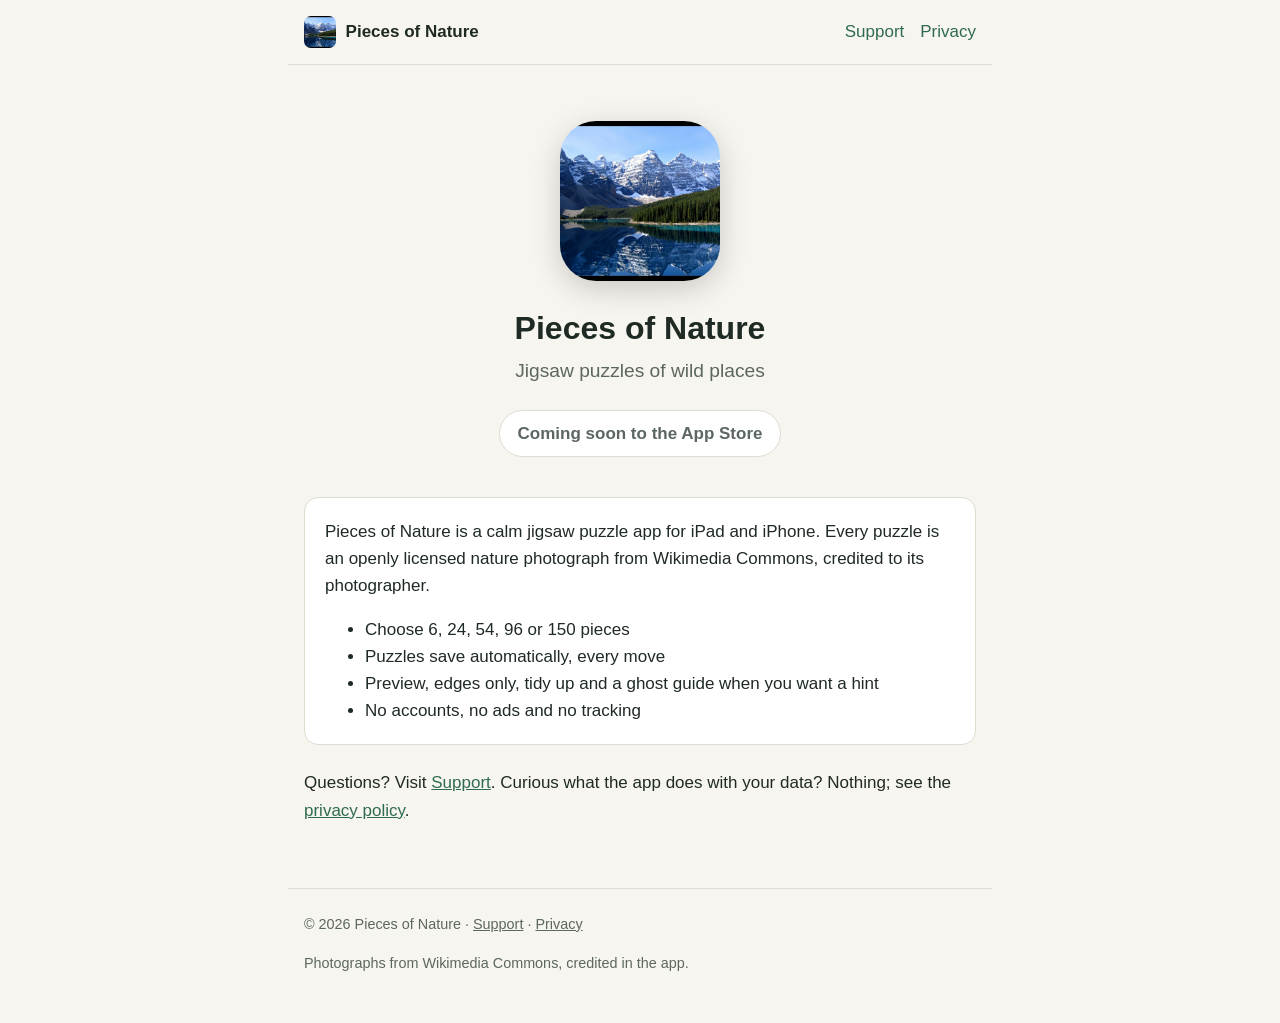
==== index.html @ 9aead94d "Publish home, support, privacy and 404 pages" ====
<!doctype html>
<html lang="en">
<head>
<meta charset="utf-8">
<meta name="viewport" content="width=device-width, initial-scale=1">
<title>Pieces of Nature: jigsaw puzzles of wild places</title>
<meta name="description" content="Pieces of Nature is a jigsaw puzzle app for iPad and iPhone with openly licensed nature photographs.">
<meta name="referrer" content="no-referrer">
<link rel="icon" type="image/png" href="/favicon.png">
<link rel="apple-touch-icon" href="/apple-touch-icon.png">
<link rel="stylesheet" href="/assets/site.css">
</head>
<body>
<header class="site">
  <a class="brand" href="/"><img src="/favicon.png" alt="" width="32" height="32">Pieces of Nature</a>
  <nav>
    <a href="/support/">Support</a>
    <a href="/privacy/">Privacy</a>
  </nav>
</header>
<main>
<section class="hero">
  <img src="/assets/icon.png" alt="Pieces of Nature app icon" width="160" height="160">
  <h1>Pieces of Nature</h1>
  <p class="lead">Jigsaw puzzles of wild places</p>
  <span class="badge">Coming soon to the App Store</span>
</section>
<div class="card">
  <p>Pieces of Nature is a calm jigsaw puzzle app for iPad and iPhone. Every puzzle is an openly licensed nature photograph from Wikimedia Commons, credited to its photographer.</p>
  <ul>
    <li>Choose 6, 24, 54, 96 or 150 pieces</li>
    <li>Puzzles save automatically, every move</li>
    <li>Preview, edges only, tidy up and a ghost guide when you want a hint</li>
    <li>No accounts, no ads and no tracking</li>
  </ul>
</div>
<p>Questions? Visit <a href="/support/">Support</a>. Curious what the app does with your data? Nothing; see the <a href="/privacy/">privacy policy</a>.</p>
</main>
<footer class="site">
  <p>© 2026 Pieces of Nature · <a href="/support/">Support</a> · <a href="/privacy/">Privacy</a></p>
  <p>Photographs from Wikimedia Commons, credited in the app.</p>
</footer>
</body>
</html>
---- assets/site.css ----
:root {
  color-scheme: light dark;
  --bg: #f7f5ef;
  --surface: #ffffff;
  --text: #1f2a24;
  --muted: #5b6760;
  --accent: #2f6b4f;
  --border: #dfdbd0;
}
@media (prefers-color-scheme: dark) {
  :root {
    --bg: #121714;
    --surface: #1b221e;
    --text: #e8ece8;
    --muted: #a3ada6;
    --accent: #8cc9a8;
    --border: #2c3530;
  }
}
* { box-sizing: border-box; }
html { -webkit-text-size-adjust: 100%; }
body {
  margin: 0;
  background: var(--bg);
  color: var(--text);
  font: 17px/1.6 -apple-system, BlinkMacSystemFont, "Segoe UI", Roboto, "Helvetica Neue", Arial, sans-serif;
}
a { color: var(--accent); }
header.site, main, footer.site {
  max-width: 44rem;
  margin: 0 auto;
  padding: 0 1rem;
}
header.site {
  display: flex;
  align-items: center;
  justify-content: space-between;
  flex-wrap: wrap;
  gap: .5rem 1rem;
  padding-top: 1rem;
  padding-bottom: 1rem;
  border-bottom: 1px solid var(--border);
}
header.site .brand {
  display: flex;
  align-items: center;
  gap: .6rem;
  color: var(--text);
  text-decoration: none;
  font-weight: 600;
}
header.site .brand img { width: 32px; height: 32px; border-radius: 7px; }
header.site nav { display: flex; gap: 1rem; }
header.site nav a { text-decoration: none; }
header.site nav a[aria-current="page"] { color: var(--text); font-weight: 600; }
main { padding-top: 2rem; padding-bottom: 3rem; }
h1 { font-size: 2rem; line-height: 1.2; margin: 0 0 .5rem; }
h2 { font-size: 1.25rem; margin: 2rem 0 .5rem; }
p, ul { margin: 0 0 1rem; }
.lead { font-size: 1.2rem; color: var(--muted); }
.meta { color: var(--muted); font-size: .95rem; }
.hero { text-align: center; padding: 1.5rem 0 1rem; }
.hero img {
  width: 160px; height: 160px; border-radius: 36px;
  box-shadow: 0 8px 30px rgba(0,0,0,.18);
}
.hero h1 { margin-top: 1.25rem; }
.badge {
  display: inline-block;
  margin-top: .5rem;
  padding: .55rem 1.1rem;
  border: 1px solid var(--border);
  border-radius: 999px;
  background: var(--surface);
  color: var(--muted);
  font-weight: 600;
}
.card {
  background: var(--surface);
  border: 1px solid var(--border);
  border-radius: 14px;
  padding: 1.25rem 1.25rem .25rem;
  margin: 1.5rem 0;
}
dl dt { font-weight: 600; margin-top: 1.25rem; }
dl dd { margin: .25rem 0 0; }
footer.site {
  padding-top: 1.5rem;
  padding-bottom: 2rem;
  border-top: 1px solid var(--border);
  color: var(--muted);
  font-size: .9rem;
}
footer.site a { color: var(--muted); }
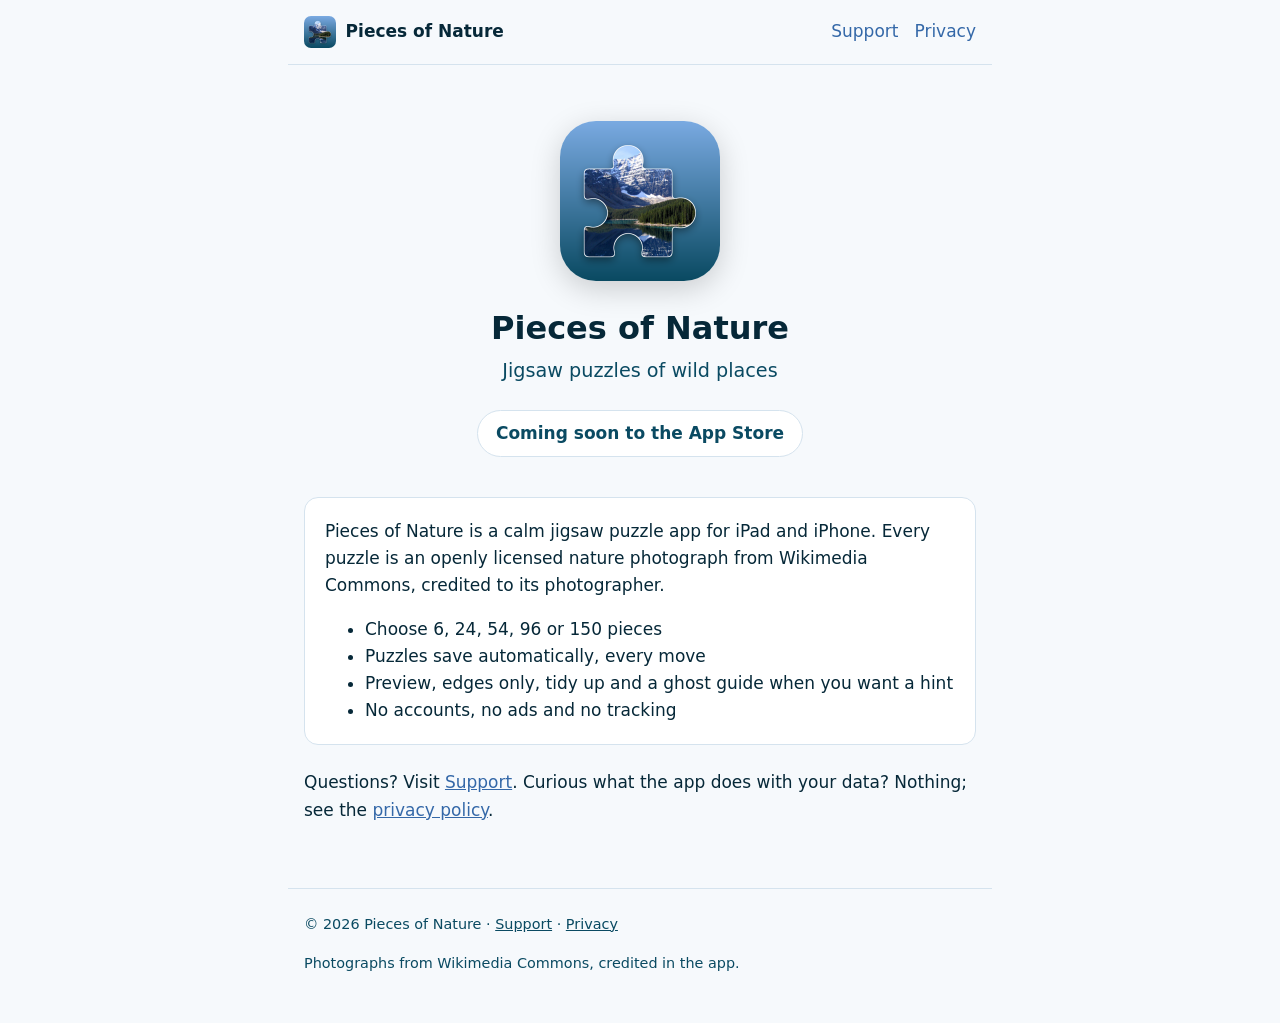
==== commit 8c6d8ce1: "Use the new puzzle-piece icon, brand colours and social preview image" ====
--- a/index.html
+++ b/index.html
@@ -6,6 +6,13 @@
 <title>Pieces of Nature: jigsaw puzzles of wild places</title>
 <meta name="description" content="Pieces of Nature is a jigsaw puzzle app for iPad and iPhone with openly licensed nature photographs.">
 <meta name="referrer" content="no-referrer">
+<meta property="og:title" content="Pieces of Nature">
+<meta property="og:description" content="Jigsaw puzzles of wild places.">
+<meta property="og:image" content="https://piecesofnature.github.io/assets/og-image.png">
+<meta property="og:type" content="website">
+<meta name="twitter:card" content="summary_large_image">
+<meta name="theme-color" content="#F6F9FC" media="(prefers-color-scheme: light)">
+<meta name="theme-color" content="#062838" media="(prefers-color-scheme: dark)">
 <link rel="icon" type="image/png" href="/favicon.png">
 <link rel="apple-touch-icon" href="/apple-touch-icon.png">
 <link rel="stylesheet" href="/assets/site.css">
--- a/assets/site.css
+++ b/assets/site.css
@@ -1,20 +1,20 @@
 :root {
   color-scheme: light dark;
-  --bg: #f7f5ef;
+  --bg: #F6F9FC;
   --surface: #ffffff;
-  --text: #1f2a24;
-  --muted: #5b6760;
-  --accent: #2f6b4f;
-  --border: #dfdbd0;
+  --text: #062838;
+  --muted: #0A4A62;
+  --accent: #3468A8;
+  --border: #d5e3ee;
 }
 @media (prefers-color-scheme: dark) {
   :root {
-    --bg: #121714;
-    --surface: #1b221e;
-    --text: #e8ece8;
-    --muted: #a3ada6;
-    --accent: #8cc9a8;
-    --border: #2c3530;
+    --bg: #062838;
+    --surface: #0A3448;
+    --text: #F6F9FC;
+    --muted: #C4DEF0;
+    --accent: #7AAAE2;
+    --border: #164a60;
   }
 }
 * { box-sizing: border-box; }
@@ -23,7 +23,7 @@
   margin: 0;
   background: var(--bg);
   color: var(--text);
-  font: 17px/1.6 -apple-system, BlinkMacSystemFont, "Segoe UI", Roboto, "Helvetica Neue", Arial, sans-serif;
+  font: 17px/1.6 -apple-system, BlinkMacSystemFont, "Segoe UI", Roboto, system-ui, sans-serif;
 }
 a { color: var(--accent); }
 header.site, main, footer.site {
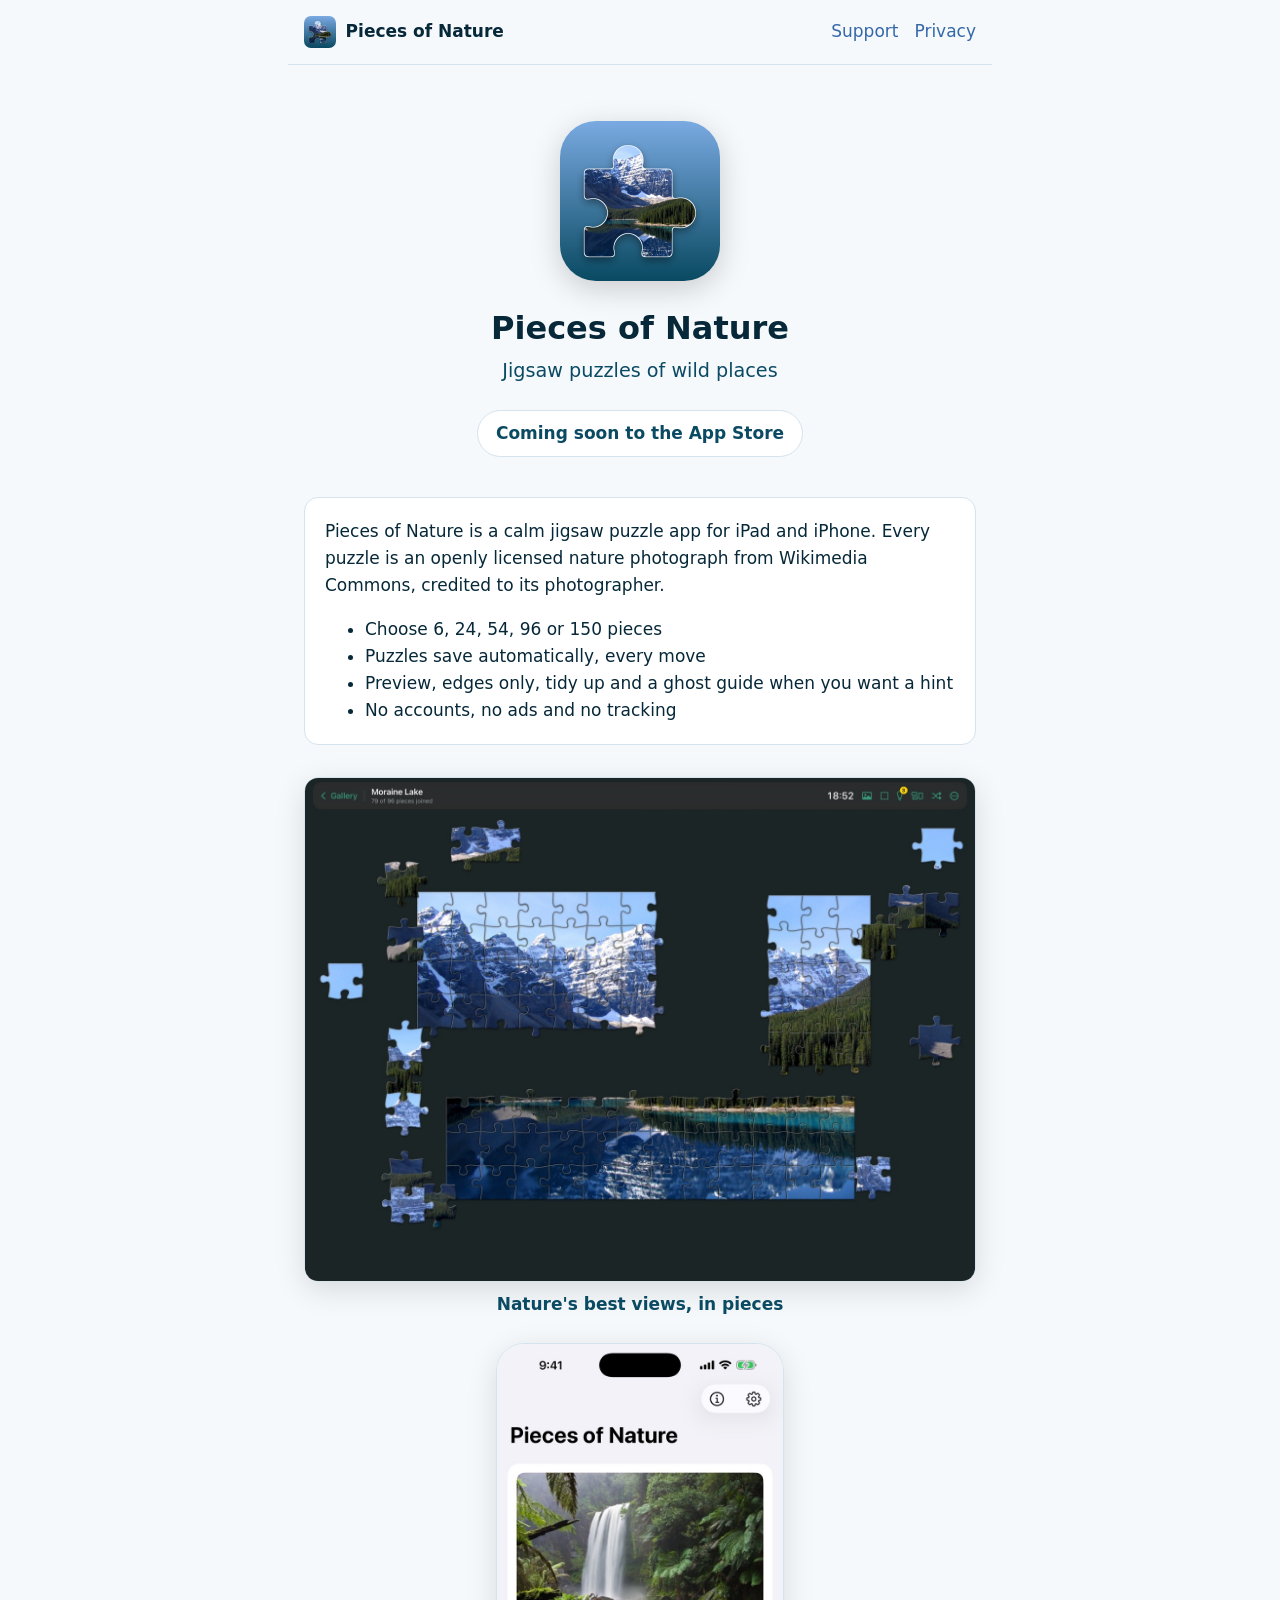
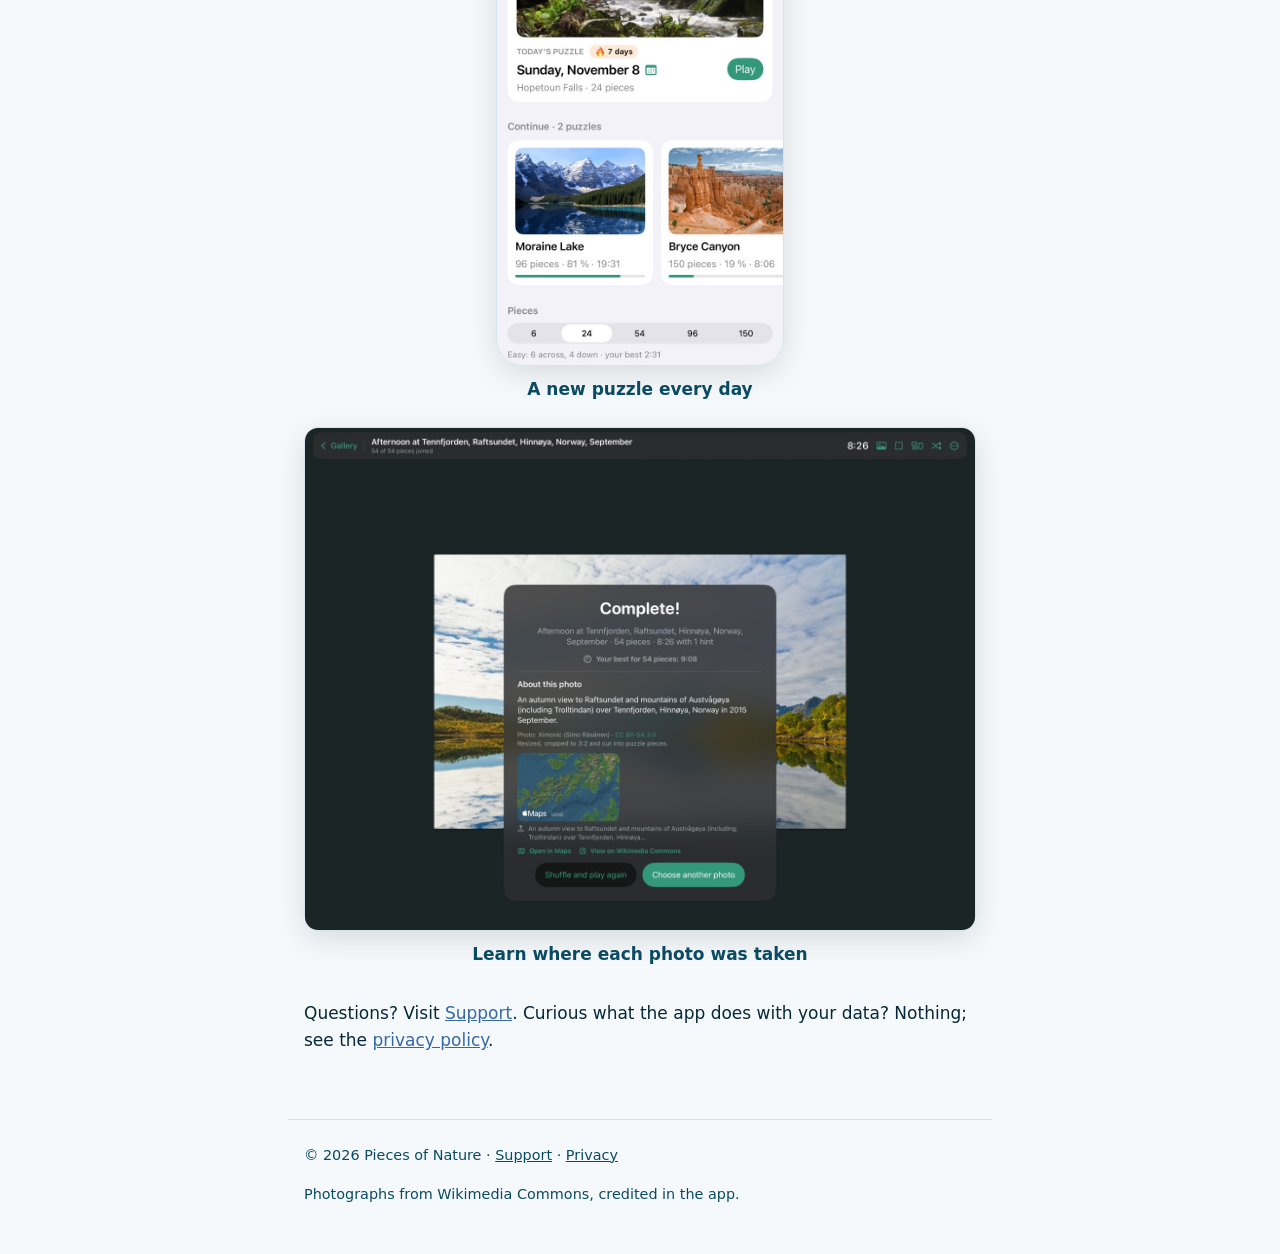
==== commit 833e09a5: "Add three app screenshots to the home page" ====
--- a/index.html
+++ b/index.html
@@ -8,7 +8,7 @@
 <meta name="referrer" content="no-referrer">
 <meta property="og:title" content="Pieces of Nature">
 <meta property="og:description" content="Jigsaw puzzles of wild places.">
-<meta property="og:image" content="https://piecesofnature.github.io/assets/og-image.png">
+<meta property="og:image" content="https://piecesofnature.app/assets/og-image.png">
 <meta property="og:type" content="website">
 <meta name="twitter:card" content="summary_large_image">
 <meta name="theme-color" content="#F6F9FC" media="(prefers-color-scheme: light)">
@@ -41,6 +41,20 @@
     <li>No accounts, no ads and no tracking</li>
   </ul>
 </div>
+<section class="shots" aria-label="Screenshots">
+  <figure class="wide">
+    <img src="/assets/screenshots/ipad-board.jpg" width="1376" height="1032" loading="lazy" alt="A Moraine Lake puzzle on iPad, about two-thirds done, with large joined clusters and loose pieces around the edges">
+    <figcaption>Nature's best views, in pieces</figcaption>
+  </figure>
+  <figure class="phone">
+    <img src="/assets/screenshots/iphone-daily.jpg" width="660" height="1434" loading="lazy" alt="The gallery on iPhone with today's puzzle, a 7-day streak and two puzzles in progress">
+    <figcaption>A new puzzle every day</figcaption>
+  </figure>
+  <figure class="wide">
+    <img src="/assets/screenshots/ipad-photo-story.jpg" width="1376" height="1032" loading="lazy" alt="A finished puzzle of Tennfjorden in Norway with the photo's story, credit and map">
+    <figcaption>Learn where each photo was taken</figcaption>
+  </figure>
+</section>
 <p>Questions? Visit <a href="/support/">Support</a>. Curious what the app does with your data? Nothing; see the <a href="/privacy/">privacy policy</a>.</p>
 </main>
 <footer class="site">
--- a/assets/site.css
+++ b/assets/site.css
@@ -84,6 +84,15 @@
 }
 dl dt { font-weight: 600; margin-top: 1.25rem; }
 dl dd { margin: .25rem 0 0; }
+.shots { display: grid; gap: 1.5rem; margin: 2rem 0; }
+.shots figure { margin: 0; text-align: center; }
+.shots img {
+  display: block; width: 100%; height: auto;
+  border-radius: 14px; border: 1px solid var(--border);
+  box-shadow: 0 8px 30px rgba(0,0,0,.12);
+}
+.shots figure.phone img { max-width: 18rem; margin: 0 auto; border-radius: 28px; }
+.shots figcaption { margin-top: .6rem; color: var(--muted); font-weight: 600; }
 footer.site {
   padding-top: 1.5rem;
   padding-bottom: 2rem;
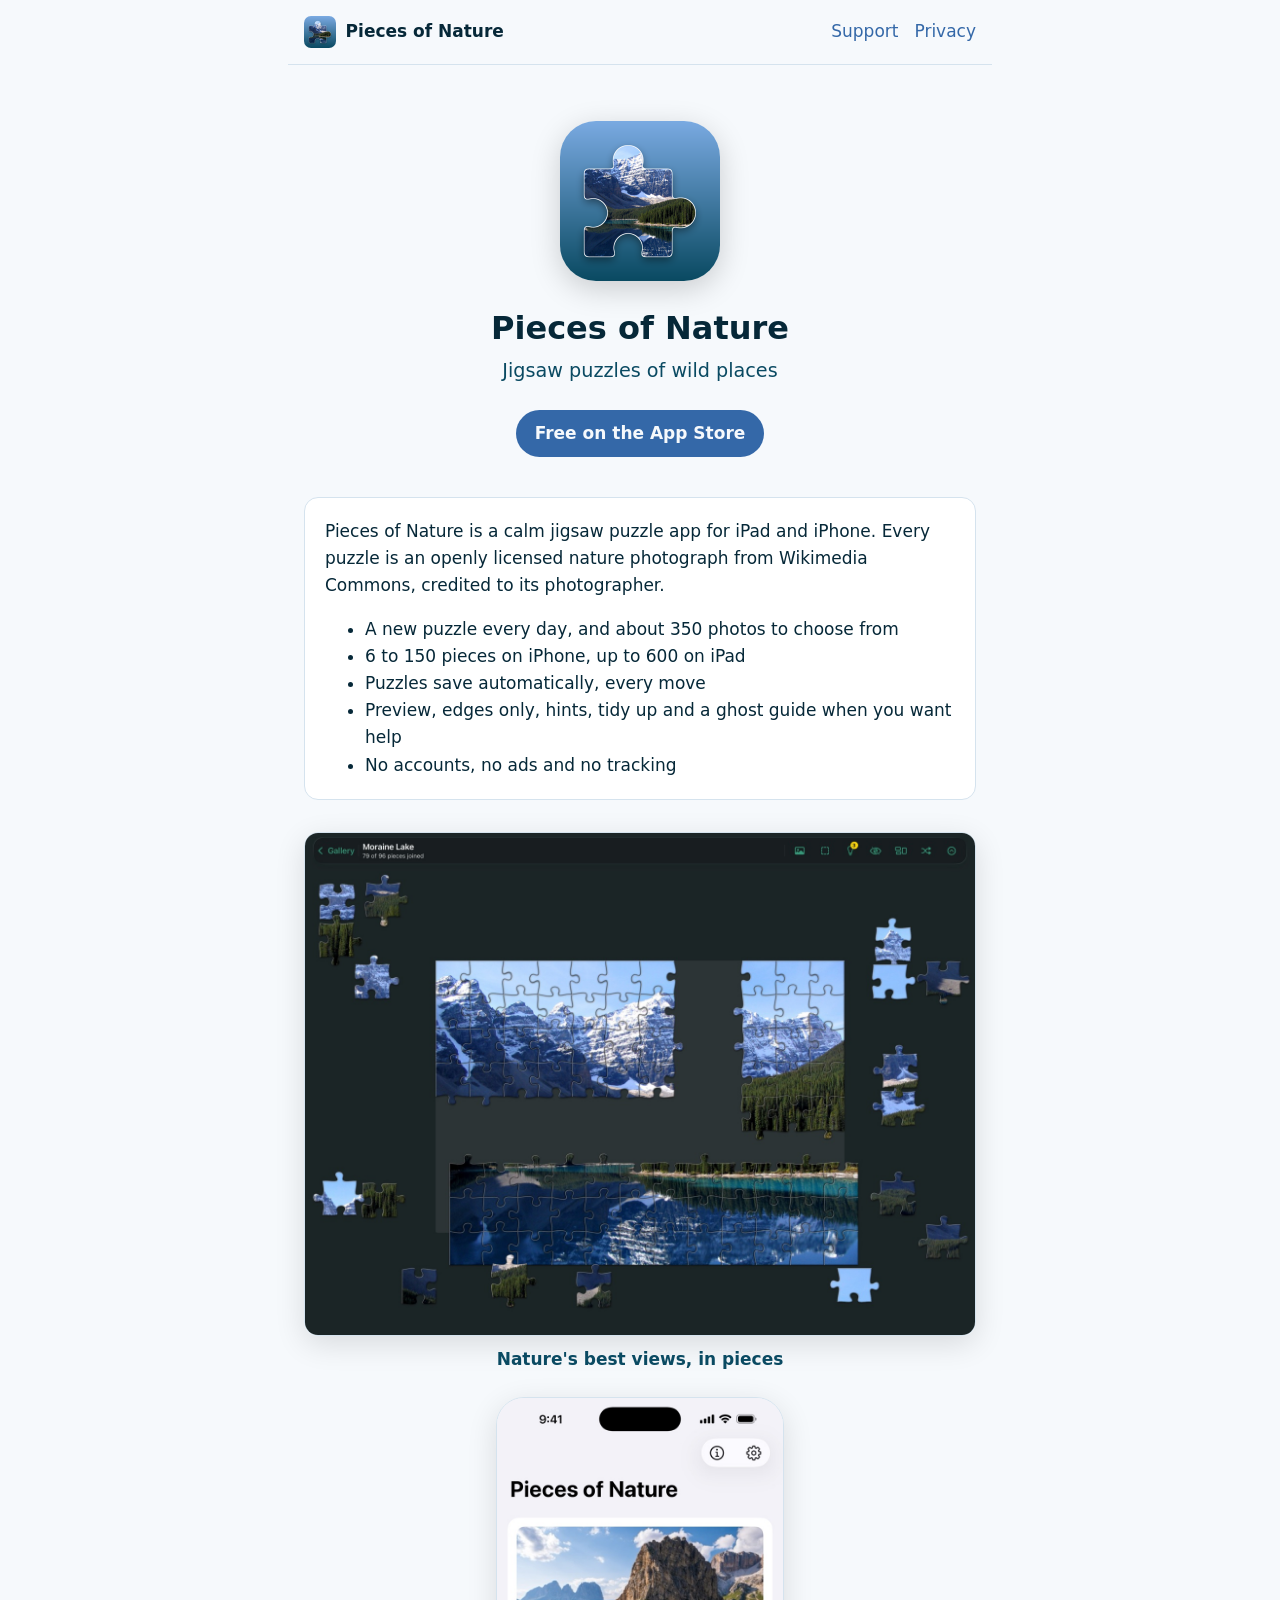
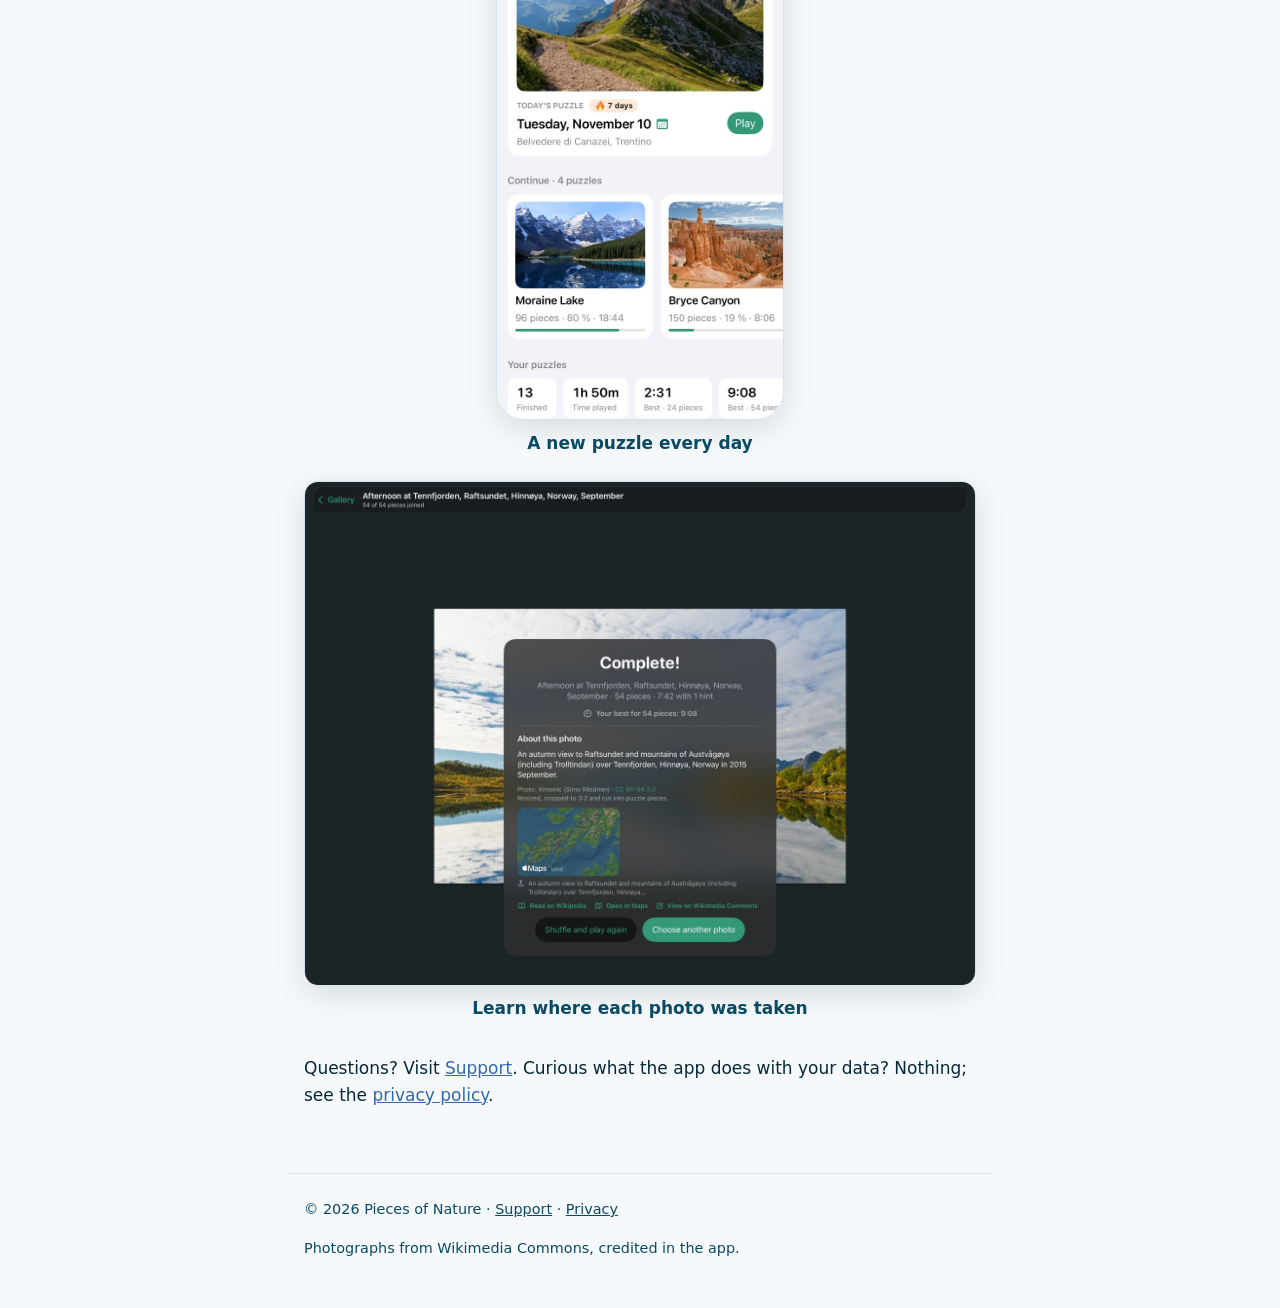
==== commit 3574ffd3: "Link to the App Store and update the site for 1.1 Free on the App Store badge, 600 pieces on iPad, n" ====
--- a/index.html
+++ b/index.html
@@ -30,14 +30,15 @@
   <img src="/assets/icon.png" alt="Pieces of Nature app icon" width="160" height="160">
   <h1>Pieces of Nature</h1>
   <p class="lead">Jigsaw puzzles of wild places</p>
-  <span class="badge">Coming soon to the App Store</span>
+  <a class="badge store" href="https://apps.apple.com/app/pieces-of-nature/id6831877774">Free on the App Store</a>
 </section>
 <div class="card">
   <p>Pieces of Nature is a calm jigsaw puzzle app for iPad and iPhone. Every puzzle is an openly licensed nature photograph from Wikimedia Commons, credited to its photographer.</p>
   <ul>
-    <li>Choose 6, 24, 54, 96 or 150 pieces</li>
+    <li>A new puzzle every day, and about 350 photos to choose from</li>
+    <li>6 to 150 pieces on iPhone, up to 600 on iPad</li>
     <li>Puzzles save automatically, every move</li>
-    <li>Preview, edges only, tidy up and a ghost guide when you want a hint</li>
+    <li>Preview, edges only, hints, tidy up and a ghost guide when you want help</li>
     <li>No accounts, no ads and no tracking</li>
   </ul>
 </div>
@@ -47,11 +48,11 @@
     <figcaption>Nature's best views, in pieces</figcaption>
   </figure>
   <figure class="phone">
-    <img src="/assets/screenshots/iphone-daily.jpg" width="660" height="1434" loading="lazy" alt="The gallery on iPhone with today's puzzle, a 7-day streak and two puzzles in progress">
+    <img src="/assets/screenshots/iphone-daily.jpg" width="660" height="1434" loading="lazy" alt="The gallery on iPhone with today's puzzle, a 7-day streak and four puzzles in progress">
     <figcaption>A new puzzle every day</figcaption>
   </figure>
   <figure class="wide">
-    <img src="/assets/screenshots/ipad-photo-story.jpg" width="1376" height="1032" loading="lazy" alt="A finished puzzle of Tennfjorden in Norway with the photo's story, credit and map">
+    <img src="/assets/screenshots/ipad-photo-story.jpg" width="1376" height="1032" loading="lazy" alt="A finished puzzle of Tennfjorden in Norway with the photo's story, credit, map and Wikipedia link">
     <figcaption>Learn where each photo was taken</figcaption>
   </figure>
 </section>
--- a/assets/site.css
+++ b/assets/site.css
@@ -75,6 +75,13 @@
   color: var(--muted);
   font-weight: 600;
 }
+a.badge.store {
+  background: var(--accent);
+  border-color: transparent;
+  color: var(--bg);
+  text-decoration: none;
+}
+a.badge.store:hover { filter: brightness(1.08); }
 .card {
   background: var(--surface);
   border: 1px solid var(--border);
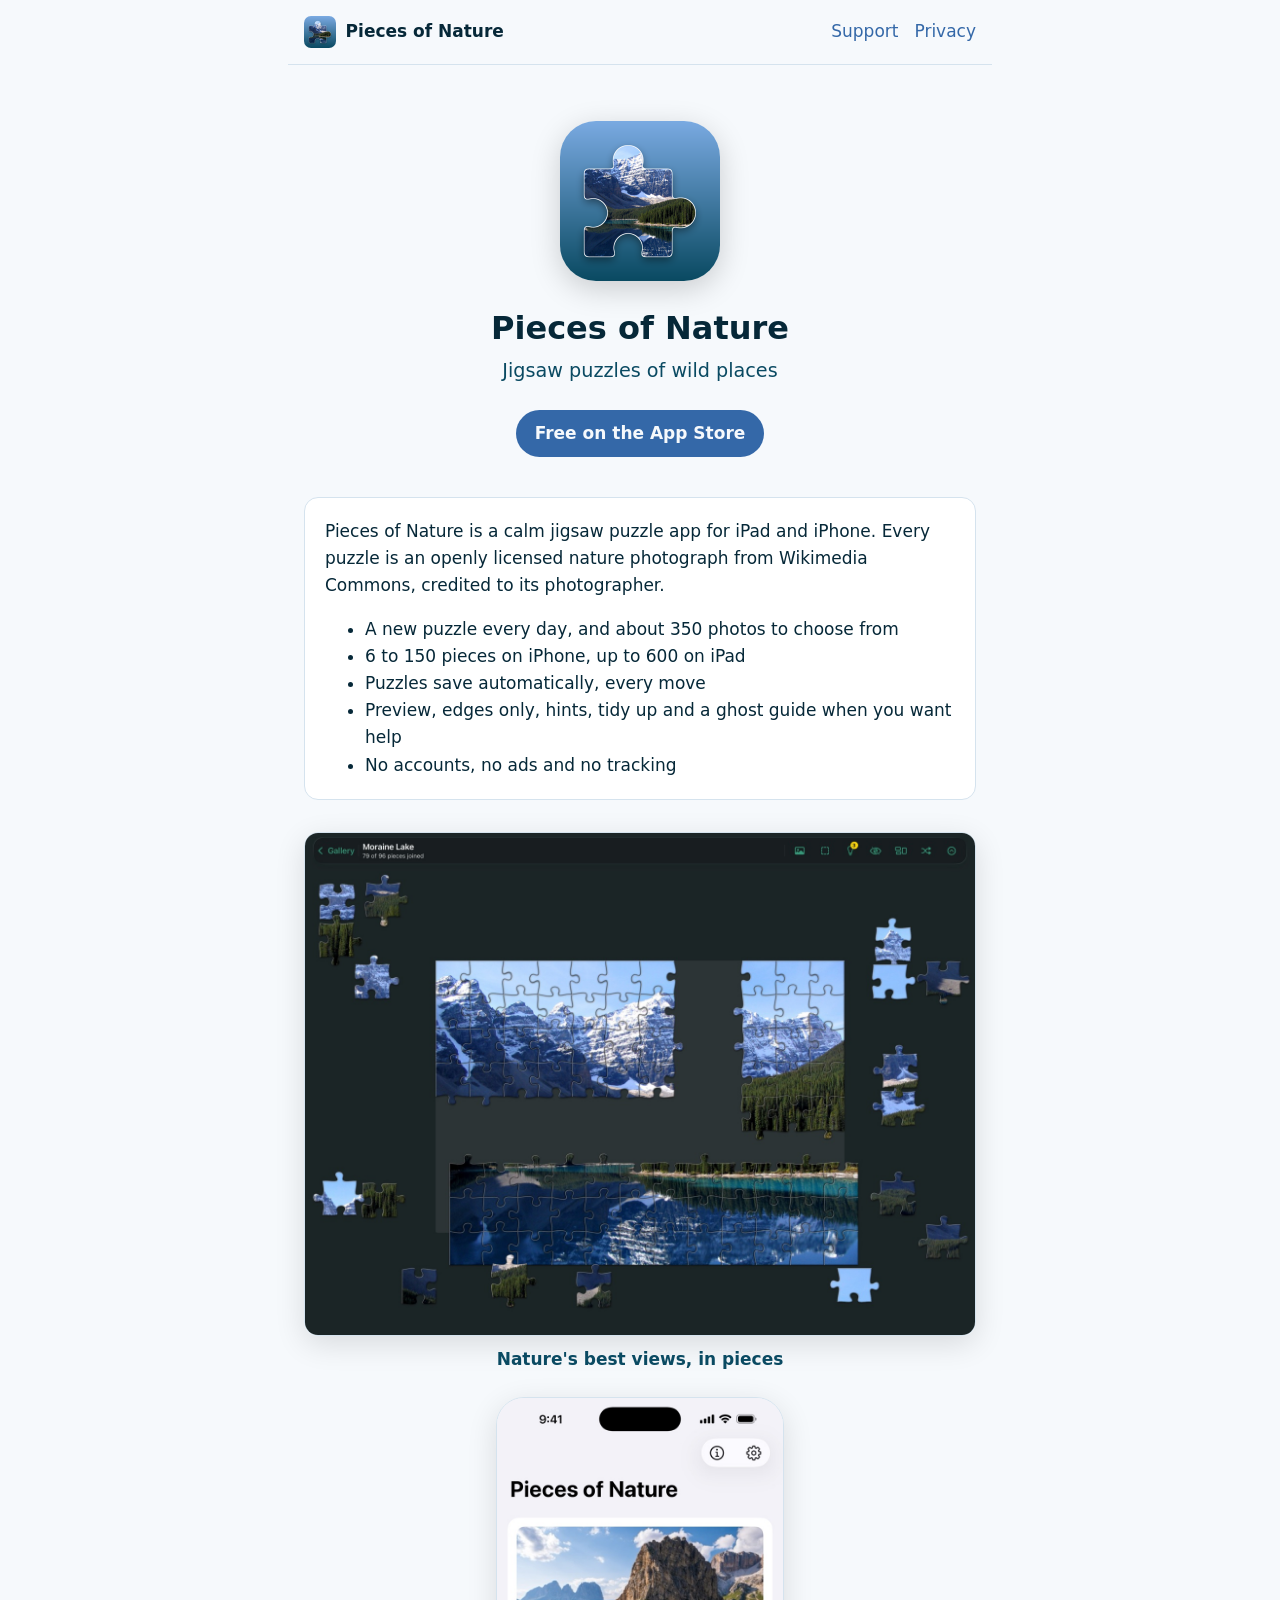
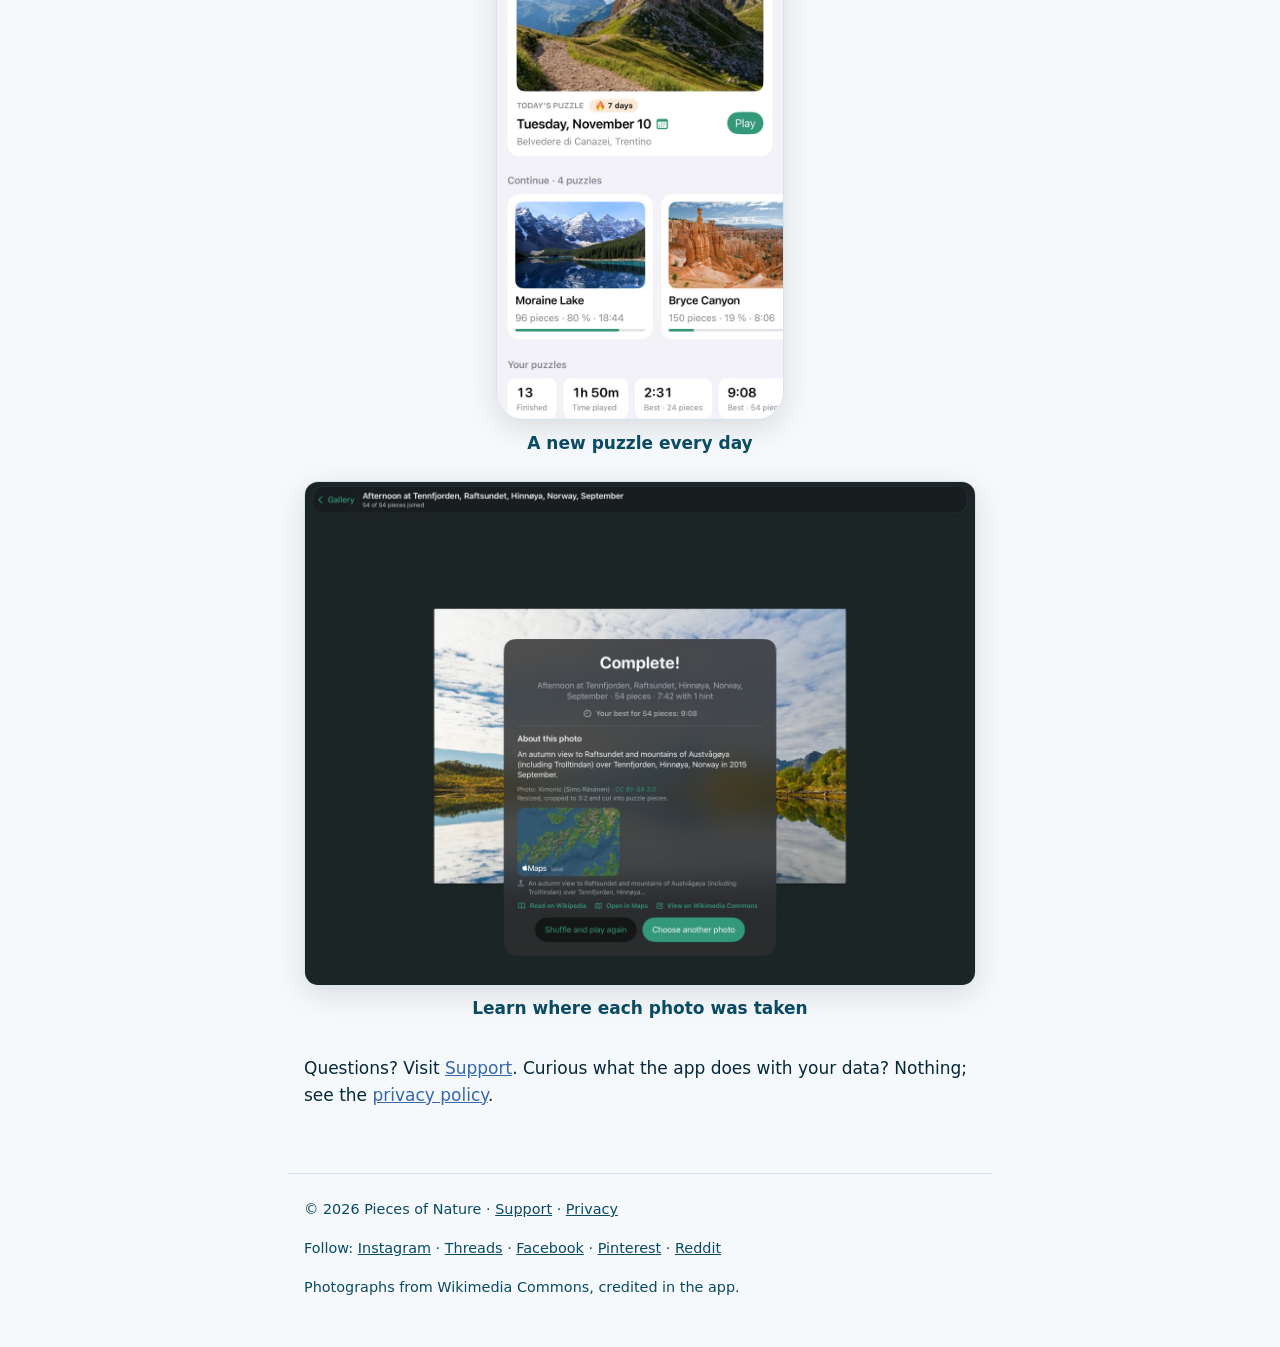
==== commit 190b2964: "Link the social accounts in the footer Co-Authored-By: Claude Opus 5.5 <noreply@anthropic.com> Claud" ====
--- a/index.html
+++ b/index.html
@@ -60,6 +60,7 @@
 </main>
 <footer class="site">
   <p>© 2026 Pieces of Nature · <a href="/support/">Support</a> · <a href="/privacy/">Privacy</a></p>
+  <p>Follow: <a rel="me" href="https://www.instagram.com/piecesofnatureapp/">Instagram</a> · <a rel="me" href="https://www.threads.com/@piecesofnatureapp">Threads</a> · <a rel="me" href="https://www.facebook.com/piecesofnatureapp">Facebook</a> · <a rel="me" href="https://www.pinterest.com/piecesofnatureapp/">Pinterest</a> · <a rel="me" href="https://www.reddit.com/user/piecesofnatureapp/">Reddit</a></p>
   <p>Photographs from Wikimedia Commons, credited in the app.</p>
 </footer>
 </body>
